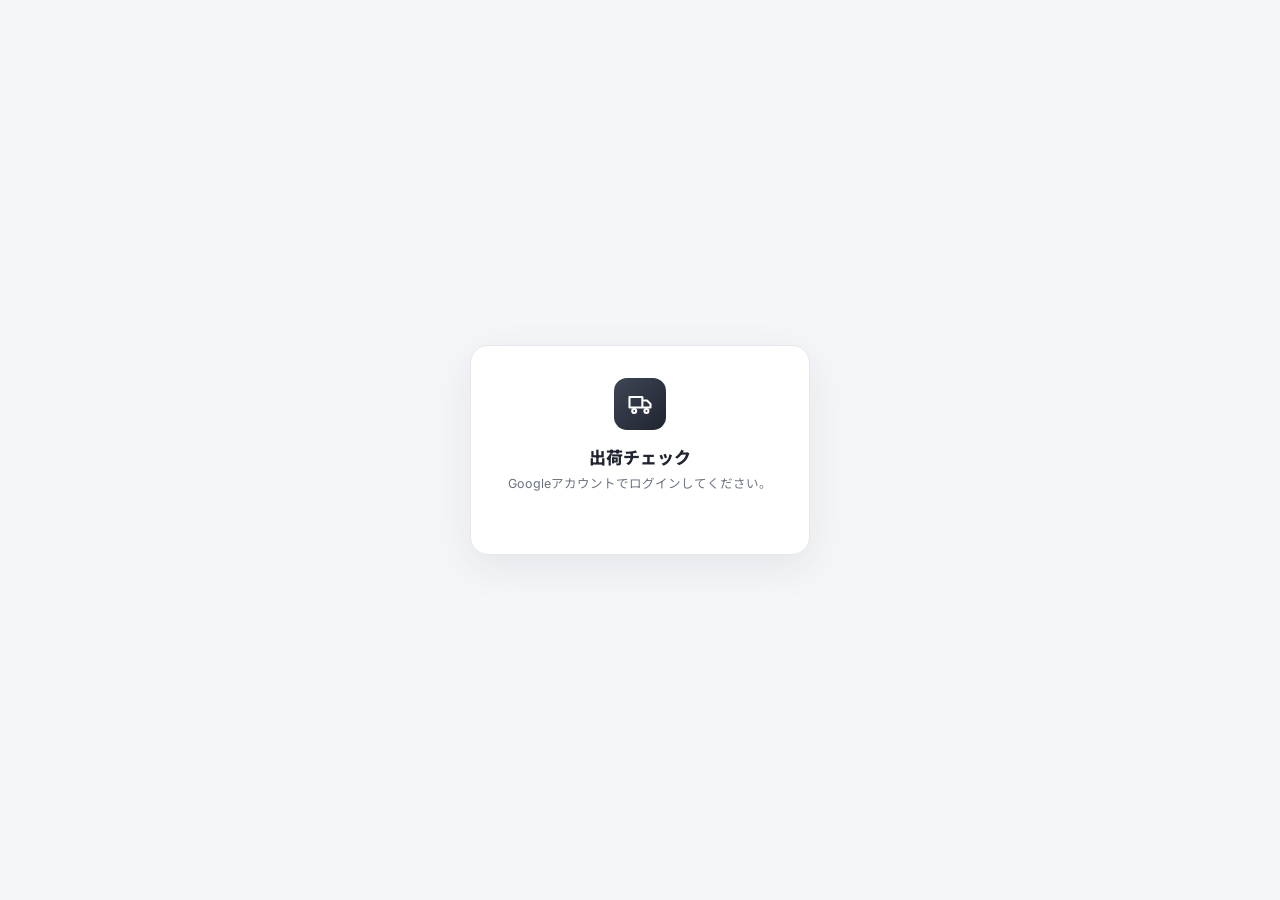
==== index.html @ 3b323744 "出荷チェック: GitHub Pages移行の土台をscaffold（demo_rentalテンプレ） - 認証は完成（共通モジュール auth.js 無改変・共通CLIENT_ID・共通キーでSSO" ====
<!DOCTYPE html>
<html lang="ja">
<head>
<meta charset="UTF-8">
<meta name="viewport" content="width=device-width, initial-scale=1">
<!-- ルーティングのベースパス自動判定（github.ioのサブパスとローカル / の両対応）。相対資産解決の要。 -->
<script>(function(){var b=location.hostname.indexOf('github.io')>=0?'/'+(location.pathname.split('/')[1]||'')+'/':'/';window.__BASE=b;document.write('<base href="'+b+'">');})();</script>
<title>出荷チェック</title>
<link rel="icon" href="favicon.svg" type="image/svg+xml">
<meta name="theme-color" content="#1f2430">
<link href="https://fonts.googleapis.com/css2?family=Inter:wght@400;500;600;700;800&family=Noto+Sans+JP:wght@400;500;700&display=swap" rel="stylesheet">
<link rel="stylesheet" href="styles.css">
<script src="https://accounts.google.com/gsi/client" async defer></script>
</head>
<body>

<!-- ログインゲート（組織のGoogleアカウント。共通の社員証でSSO） -->
<div id="login">
  <div class="login-card">
    <span class="mk"><svg viewBox="0 0 24 24" fill="none" stroke="#fff" stroke-width="1.8" stroke-linecap="round" stroke-linejoin="round" aria-hidden="true"><path d="M3 6h11v9H3zM14 9h4l3 3v3h-7z"/><circle cx="7" cy="18" r="1.7"/><circle cx="17.5" cy="18" r="1.7"/></svg></span>
    <p class="login-title">出荷チェック</p>
    <p class="login-note">Googleアカウントでログインしてください。</p>
    <div id="gbtn"></div>
    <div id="login-msg" class="login-msg"></div>
  </div>
</div>

<div class="loading" id="loading" style="display:none">読み込み中…</div>

<!-- アプリ本体（ログイン後に表示）。現行UIをここに移植 -->
<div id="app" style="display:none"></div>

<script src="config.js"></script>
<script src="app-core.js"></script>
<script src="auth.js"></script>
</body>
</html>
---- styles.css ----
/* 出荷チェック ベーススタイル（骨組み）。
   本体UIのスタイルは、現行 _legacy/Index.html の <style> を移植して追記する。 */
*{box-sizing:border-box}
:root{
  --ink:#1f2430; --muted:#6b7280; --line:#e6e8ee; --bg:#f5f6f8; --panel:#fff;
  --accent:#3f4654; --accent-strong:#1f2430;
}
html,body{margin:0}
body{font-family:'Inter','Noto Sans JP',system-ui,sans-serif; color:var(--ink); background:var(--bg); -webkit-font-smoothing:antialiased}

/* ログインゲート（モノトーン。demo_rental/portalと統一） */
#login{min-height:100vh; display:grid; place-items:center; padding:20px}
.login-card{background:var(--panel); border:1px solid var(--line); border-radius:18px; padding:32px 28px; width:340px; max-width:100%; text-align:center; box-shadow:0 12px 40px rgba(31,36,48,.08)}
.login-card .mk{width:52px; height:52px; margin:0 auto 14px; border-radius:13px; display:grid; place-items:center; background:linear-gradient(135deg,#3f4654,#1f2430)}
.login-card .mk svg{width:28px; height:28px; display:block}
.login-title{font-weight:800; font-size:17px; margin:0 0 4px}
.login-note{color:var(--muted); font-size:12.5px; margin:0 0 18px}
#gbtn{display:flex; justify-content:center}
.login-msg{margin-top:12px; font-size:12px; color:var(--muted)}
.login-msg.ng{color:#dc2626}
.loading{min-height:100vh; display:grid; place-items:center; color:var(--muted); font-size:13px}
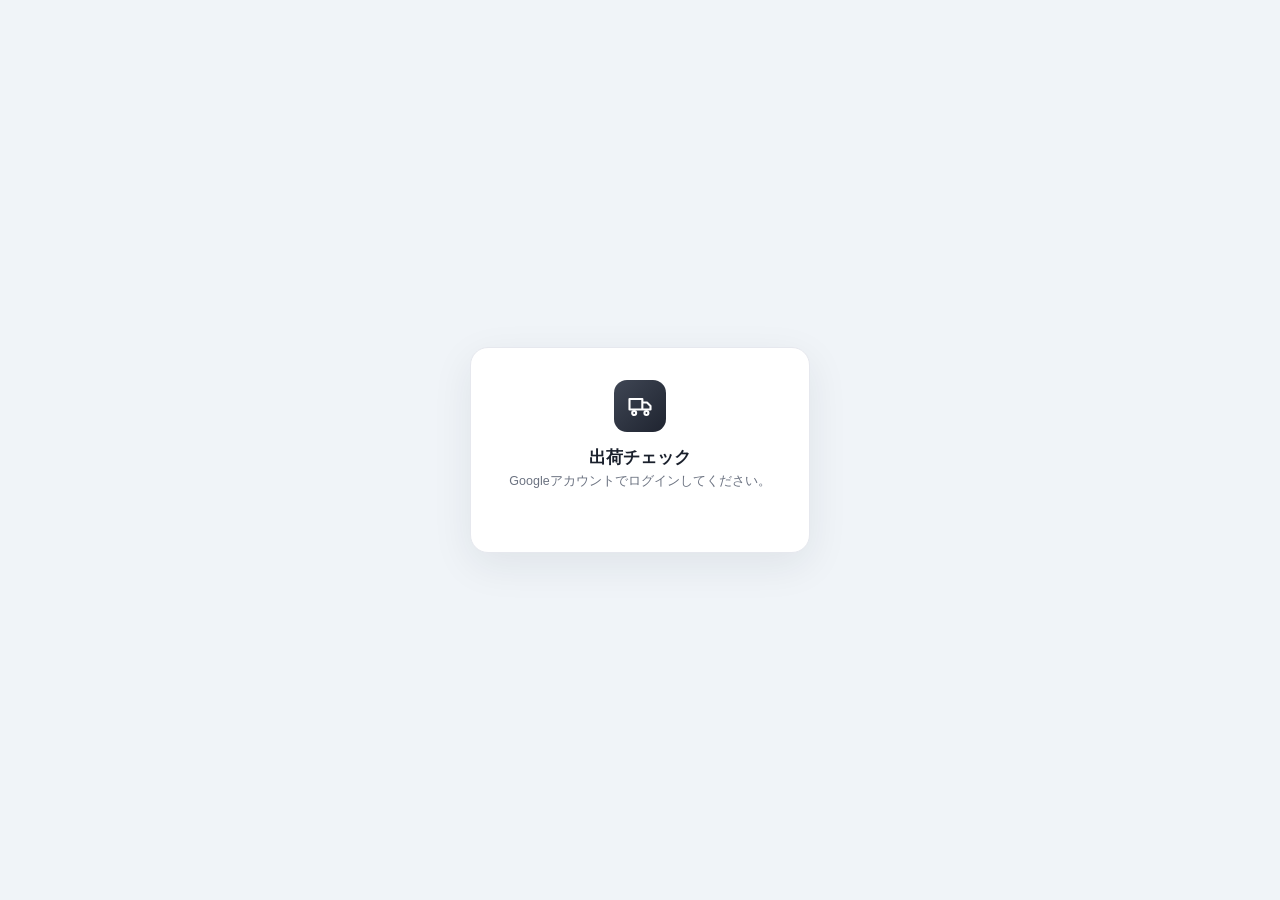
==== commit a1ad842d: "出荷チェック: 現行GAS(_legacy)をPages版SPAへ移植 - gas-api/Code.gs: 認証レイヤ(共通CLIENT_ID/verifyToken_/doPostルーター/API" ====
--- a/index.html
+++ b/index.html
@@ -7,7 +7,7 @@
 <script>(function(){var b=location.hostname.indexOf('github.io')>=0?'/'+(location.pathname.split('/')[1]||'')+'/':'/';window.__BASE=b;document.write('<base href="'+b+'">');})();</script>
 <title>出荷チェック</title>
 <link rel="icon" href="favicon.svg" type="image/svg+xml">
-<meta name="theme-color" content="#1f2430">
+<meta name="theme-color" content="#1a365d">
 <link href="https://fonts.googleapis.com/css2?family=Inter:wght@400;500;600;700;800&family=Noto+Sans+JP:wght@400;500;700&display=swap" rel="stylesheet">
 <link rel="stylesheet" href="styles.css">
 <script src="https://accounts.google.com/gsi/client" async defer></script>
@@ -27,8 +27,277 @@
 
 <div class="loading" id="loading" style="display:none">読み込み中…</div>
 
-<!-- アプリ本体（ログイン後に表示）。現行UIをここに移植 -->
-<div id="app" style="display:none"></div>
+<!-- アプリ本体（ログイン後に表示）。現行UIを移植 -->
+<div id="app" style="display:none">
+<div class="hdr">
+  <div class="hdr-title">📦出荷チェックリスト</div>
+  <div class="hdr-date" id="hdrDate"></div>
+  <div style="font-size:11px;opacity:.7;white-space:nowrap" id="hdrEmail"></div>
+</div>
+<div class="toast-wrap" id="toastWrap"></div>
+
+<!-- ② NO_YAYOI修正モーダル -->
+<div class="modal-bg" id="modalNoYayoi">
+  <div class="modal modal-wide">
+    <div class="modal-title">📦 送り状データの処理</div>
+    <p style="font-size:12px;color:var(--sub);margin-bottom:4px" id="noYayoiDesc"></p>
+
+    <div class="tab2-bar">
+      <button class="tab2-btn active" onclick="switchModal2Tab('slip',this)">📋 弥生伝票を紐付け</button>
+      <button class="tab2-btn" onclick="switchModal2Tab('demo',this)">🔧 デモ機 / その他</button>
+    </div>
+
+    <!-- 伝票紐付けタブ -->
+    <div id="modal2-slip" class="tab2-pane active">
+      <p style="font-size:12px;color:var(--sub);margin-bottom:8px">スルー候補の伝票番号を選択して紐付けます。</p>
+      <div class="inp-item">
+        <label>伝票番号を選択</label>
+        <select id="slipSelectDD" class="select-slip">
+          <option value="">読み込み中…</option>
+        </select>
+      </div>
+      <div id="slipPreview" style="display:none;margin-top:10px;padding:10px;background:#f7fafc;border-radius:6px;font-size:12px;line-height:1.7"></div>
+    </div>
+
+    <!-- デモ機/その他タブ -->
+    <div id="modal2-demo" class="tab2-pane">
+      <div class="inp-grid">
+        <div class="inp-item">
+          <label>依頼先（社内）</label>
+          <input type="text" id="demoRequester" placeholder="例：小林 賢輔">
+        </div>
+        <div class="inp-item">
+          <label>内容（何を）</label>
+          <textarea id="demoDescription" placeholder="例：ピンシーカープロXM デモ機 貸出"></textarea>
+        </div>
+      </div>
+    </div>
+
+    <div id="noYayoiLoading" class="modal-loading"><div class="spin"></div><span id="noYayoiLoadingMsg">処理中…</span></div>
+    <div class="modal-actions" id="noYayoiActions">
+      <button class="btn btn-ghost" onclick="closeModal('modalNoYayoi')">キャンセル</button>
+      <button class="btn btn-primary" onclick="submitNoYayoi()">完了</button>
+    </div>
+  </div>
+</div>
+
+<!-- 同梱確認モーダル -->
+<div class="modal-bg" id="modalBundled">
+  <div class="modal">
+    <div class="modal-title" style="display:flex;align-items:center;justify-content:space-between">
+      <span>📦 同梱あり — 一緒に完了しますか？</span>
+      <button onclick="cancelBundledModal()" style="background:none;border:none;font-size:18px;cursor:pointer;color:var(--sub);line-height:1;padding:0 2px" title="キャンセル">×</button>
+    </div>
+    <p style="color:#4a5568;line-height:1.6;font-size:13px">同じ送り状番号の伝票が他にもあります。<br>まとめて完了にしますか？</p>
+    <div id="bundledList" style="margin:12px 0;display:flex;flex-direction:column;gap:6px"></div>
+    <div id="bundledLoading" class="modal-loading"><div class="spin"></div><span>処理中…</span></div>
+    <div class="modal-actions" id="bundledActions">
+      <button class="btn btn-ghost" onclick="closeBundledModal(false)">この件だけ完了</button>
+      <button class="btn btn-success" onclick="closeBundledModal(true)">✅ まとめて完了</button>
+    </div>
+  </div>
+</div>
+
+<!-- 未完了警告モーダル（本日完了ボタン押下時のサーバー側二重チェック） -->
+<div class="modal-bg" id="modalIncompleteWarn">
+  <div class="modal">
+    <div class="modal-title">⚠️ 未完了のレコードがあります</div>
+    <p style="color:#4a5568;line-height:1.6;font-size:13px">未完了のレコードがあります。<br>ブラウザを更新して確認してください。</p>
+    <div id="incompleteWarnLoading" class="modal-loading"><div class="spin"></div><span>確認中…</span></div>
+    <div class="modal-actions" id="incompleteWarnActions">
+      <button class="btn btn-ghost" onclick="closeModal('modalIncompleteWarn')">閉じる</button>
+      <button class="btn btn-primary" onclick="location.reload()">更新</button>
+    </div>
+  </div>
+</div>
+
+<!-- 完了モーダル -->
+<div class="modal-bg" id="modalCompletion">
+  <div class="modal">
+    <div class="modal-title">✅ 本日の作業完了</div>
+    <p style="color:#4a5568;line-height:1.6;font-size:13px">全件チェック完了です。<br>報告メールを <strong>sales@hanshinco.com</strong> に送信します。</p>
+    <div style="margin-top:12px">
+      <label style="font-size:11px;color:var(--sub);font-weight:600">完了者名</label>
+      <input id="inpChecker" class="modal-inp" type="text" placeholder="例：上田 夏穂">
+    </div>
+    <div id="completionLoading" class="modal-loading"><div class="spin"></div><span>メール送信中…</span></div>
+    <div class="modal-actions" id="completionActions">
+      <button class="btn btn-ghost" onclick="closeModal('modalCompletion')">キャンセル</button>
+      <button class="btn btn-success" onclick="sendCompletion()">📧 送信する</button>
+    </div>
+  </div>
+</div>
+
+<!-- 削除モーダル -->
+<div class="modal-bg" id="modalDeleteSelected">
+  <div class="modal">
+    <div class="modal-title">🗑️ 選択した件を削除</div>
+    <p id="delSelDesc" style="color:#4a5568;line-height:1.6;font-size:13px"></p>
+    <div style="margin-top:12px">
+      <label style="font-size:11px;color:var(--sub);font-weight:600">管理者メールアドレス</label>
+      <input id="inpAdminSel" class="modal-inp" type="email" placeholder="自分のメールアドレスを入力">
+    </div>
+    <div id="delLoading" class="modal-loading"><div class="spin"></div><span>削除中…しばらくお待ちください</span></div>
+    <div class="modal-actions" id="delModalActions">
+      <button class="btn btn-ghost" onclick="closeModal('modalDeleteSelected')">キャンセル</button>
+      <button class="btn btn-danger" id="btnDelExecModal" onclick="execDeleteSelected()">削除実行</button>
+    </div>
+  </div>
+</div>
+
+<div class="main">
+  <div class="tabs">
+    <button class="tab-btn active" onclick="switchTab('list',this)">📋 チェックリスト</button>
+    <button class="tab-btn" id="tabBtnSkip" onclick="switchTab('skip',this)" style="display:none">⚠️ スルー候補<span class="skip-count-badge" id="skipBadge" style="display:none">0</span></button>
+    <button class="tab-btn" id="tabBtnImport" onclick="switchTab('import',this)" style="display:none">📥 インポート</button>
+  </div>
+
+  <!-- ===== チェックリスト ===== -->
+  <div id="tab-list" class="tab-pane active">
+    <div class="card">
+      <div class="form-row" style="margin-bottom:10px">
+        <div class="fg">
+          <label>日付</label>
+          <select id="dateSelect" onchange="loadChecklist()">
+            <option value="">-- 選択 --</option>
+          </select>
+        </div>
+        <button class="btn btn-primary" id="btnRefresh" onclick="refreshCheckStatus()">🔄 チェック更新</button>
+        <button class="btn btn-ghost" id="btnReload" onclick="loadChecklist()" title="リストを全件再取得">↺ 全件再取得</button>
+        <button class="btn btn-success" id="btnComplete" onclick="checkBeforeComplete()" disabled>✅ 本日完了</button>
+        <button class="btn btn-ghost-d" id="btnDelMode" onclick="toggleDelMode()" style="display:none">🗑️ 削除モード</button>
+        <button class="btn btn-ghost" onclick="window.print()" id="btnPrint" style="margin-left:auto">🖨️</button>
+      </div>
+      <div id="summaryWrap" style="display:none">
+        <div class="sum-grid">
+          <div class="sum-item"><div class="sum-n" id="sTotal">0</div><div class="sum-l">総口数</div></div>
+          <div class="sum-item"><div class="sum-n" id="sDone" style="color:var(--success)">0</div><div class="sum-l">完了口数</div></div>
+          <!-- <div class="sum-item"><div class="sum-n" id="sSales">0</div><div class="sum-l">弥生</div></div> -->
+          <!-- <div class="sum-item"><div class="sum-n" id="sDemo" style="color:var(--warn)">0</div><div class="sum-l">デモ機/その他</div></div> -->
+          <!-- <div class="sum-item"><div class="sum-n" id="sWarn" style="color:var(--danger)">0</div><div class="sum-l">要確認</div></div> -->
+          <div id="sSales" style="display:none"></div>
+          <div id="sDemo" style="display:none"></div>
+          <div id="sWarn" style="display:none"></div>
+        </div>
+        <div style="display:grid;grid-template-columns:1fr 1fr;gap:8px;margin-bottom:8px">
+          <div style="background:var(--bg);border-radius:var(--r);padding:10px;border:1px solid var(--border);font-size:12px">
+            <div style="font-weight:700;color:var(--danger);margin-bottom:4px">🚚 ヤマト</div>
+            <div style="display:none">件数(弥生伝票数): <strong id="sYamatoCount">0</strong>件</div>
+            <div>個口(箱数): <strong id="sYamatoBox">0</strong>口</div>
+          </div>
+          <div style="background:var(--bg);border-radius:var(--r);padding:10px;border:1px solid var(--border);font-size:12px">
+            <div style="font-weight:700;color:var(--success);margin-bottom:4px">🚚 佐川</div>
+            <div style="display:none">件数(弥生伝票数): <strong id="sSagawaCount">0</strong>件</div>
+            <div>個口(箱数): <strong id="sSagawaBox">0</strong>口</div>
+          </div>
+        </div>
+        <div class="prog-wrap">
+          <div class="prog-meta"><span>進捗</span><span id="progText">0 / 0</span></div>
+          <div class="prog-bar"><div class="prog-fill" id="progFill" style="width:0%"></div></div>
+        </div>
+      </div>
+    </div>
+
+    <div class="filter-bar" id="filterBar" style="display:none">
+      <button class="fil active" onclick="setFilter('ALL',this)">すべて</button>
+      <button class="fil" onclick="setFilter('SALES',this)">弥生</button>
+      <button class="fil" onclick="setFilter('DEMO',this)">デモ機/その他</button>
+      <button class="fil" onclick="setFilter('JISSHA',this)">持参/引取</button>
+      <button class="fil" onclick="setFilter('WARN',this)">⚠️ 要確認</button>
+      <button class="fil" onclick="setFilter('UNDONE',this)">未完了</button>
+    </div>
+
+    <div class="del-bar" id="delBar">
+      <div class="del-bar-label">🗑️ 削除モード｜<span id="delCount">0</span>件選択中</div>
+      <button class="btn btn-ghost btn-sm" onclick="selectAllVisible()">すべて選択</button>
+      <button class="btn btn-ghost btn-sm" onclick="deselectAll()">選択解除</button>
+      <button class="btn btn-danger btn-sm" id="btnDelExec" onclick="confirmDeleteSelected()" disabled>選択した件を削除</button>
+      <button class="btn btn-ghost btn-sm" onclick="toggleDelMode()">キャンセル</button>
+    </div>
+
+    <div class="cl-list" id="clList"></div>
+    <div class="loading" id="listLoading" style="margin-top:20px"><div class="spin"></div><span>読み込み中…</span></div>
+    <div class="empty" id="emptyMsg"><div class="icon">📋</div><div>日付を選択してデータを読み込んでください</div></div>
+  </div>
+
+  <!-- ===== スルー候補 ===== -->
+  <div id="tab-skip" class="tab-pane">
+    <div class="card" style="background:#fffbeb;border:1px solid #f6e05e">
+      <div style="font-weight:700;font-size:14px;margin-bottom:6px">⚠️ スルー候補とは</div>
+      <p style="font-size:12px;color:#744210;line-height:1.7">
+        弥生に伝票はあるが、送り状番号も持参/引取の記載もない伝票です。<br>
+        <strong>送り状番号を手入力して紐付け</strong>するか、<strong>「リストに追加しない」</strong>で除外できます。<br>
+        ※ 新商品大量発注など、後で送り状番号が確定する場合はここで一括処理できます。
+      </p>
+    </div>
+
+    <div class="form-row" style="margin-bottom:12px">
+      <div class="fg">
+        <label>日付</label>
+        <select id="skipDateSelect" onchange="loadSkipCandidates()">
+          <option value="">-- 選択 --</option>
+        </select>
+      </div>
+      <button class="btn btn-primary" onclick="loadSkipCandidates()">🔄 読込</button>
+    </div>
+
+    <div id="skipBulkBar" style="display:none;align-items:center;gap:10px;padding:10px 14px;background:#fffbeb;border:1px solid #f6e05e;border-radius:var(--r);margin-bottom:10px;flex-wrap:wrap">
+      <div style="font-weight:700;color:var(--warn);flex:1">⚠️ 一括操作｜<span id="skipSelCount">0</span>件選択中</div>
+      <button class="btn btn-ghost btn-sm" onclick="skipSelectAll()">すべて選択</button>
+      <button class="btn btn-ghost btn-sm" onclick="skipDeselectAll()">選択解除</button>
+      <button class="btn btn-ghost btn-sm" style="color:var(--sub);border-color:var(--sub)" onclick="skipBulkExclude()" id="btnSkipBulkExclude" disabled>✕ 選択をリストに追加しない</button>
+    </div>
+    <div id="skipList"></div>
+    <div class="loading" id="skipLoading" style="margin-top:20px"><div class="spin"></div><span>読み込み中…</span></div>
+    <div class="empty" id="skipEmpty"><div class="icon">✅</div><div>スルー候補はありません</div></div>
+  </div>
+
+  <!-- ===== インポート ===== -->
+  <div id="tab-import" class="tab-pane">
+    <div class="card">
+      <div style="display:flex;align-items:center;justify-content:space-between;margin-bottom:4px">
+        <div style="font-weight:700;font-size:14px">📥 ファイルインポート</div>
+        <button class="btn btn-ghost btn-sm" onclick="resetImport()">🔄 リセット</button>
+      </div>
+      <p style="color:var(--sub);font-size:12px;margin-bottom:16px">同じ伝票番号・送り状番号は重複登録されません。1日に複数回インポート可能です。</p>
+      <div style="display:grid;gap:12px">
+        <div>
+          <div style="font-weight:700;font-size:12px;margin-bottom:6px">① 弥生販売 xlsx <span style="color:#c53030">*</span></div>
+          <div class="file-zone" onclick="document.getElementById('fYayoi').click()"
+            ondrop="onDrop(event,'yayoi')" ondragover="event.preventDefault();this.classList.add('drag')" ondragleave="this.classList.remove('drag')">
+            <input type="file" id="fYayoi" accept=".xlsx,.xls" onchange="onFile(this,'yayoi')">
+            📄 クリックまたはドラッグ＆ドロップ
+            <div class="file-name" id="fnYayoi"></div>
+          </div>
+        </div>
+        <div>
+          <div style="font-weight:700;font-size:12px;margin-bottom:6px">② ヤマト CSV <span style="color:#c53030">*</span></div>
+          <div class="file-zone" onclick="document.getElementById('fYamato').click()"
+            ondrop="onDrop(event,'yamato')" ondragover="event.preventDefault();this.classList.add('drag')" ondragleave="this.classList.remove('drag')">
+            <input type="file" id="fYamato" accept=".csv" onchange="onFile(this,'yamato')">
+            📄 クリックまたはドラッグ＆ドロップ
+            <div class="file-name" id="fnYamato"></div>
+          </div>
+        </div>
+        <div>
+          <div style="font-weight:700;font-size:12px;margin-bottom:6px">③ 佐川 CSV <span style="color:#c53030">*</span></div>
+          <div class="file-zone" onclick="document.getElementById('fSagawa').click()"
+            ondrop="onDrop(event,'sagawa')" ondragover="event.preventDefault();this.classList.add('drag')" ondragleave="this.classList.remove('drag')">
+            <input type="file" id="fSagawa" accept=".csv" onchange="onFile(this,'sagawa')">
+            📄 クリックまたはドラッグ＆ドロップ
+            <div class="file-name" id="fnSagawa"></div>
+          </div>
+        </div>
+      </div>
+      <div style="margin-top:16px;display:flex;gap:10px;align-items:center">
+        <button class="btn btn-primary" id="btnImport" onclick="doImport()">⚙️ インポート実行</button>
+        <div class="loading" id="importLoading"><div class="spin"></div><span id="importMsg">処理中…</span></div>
+      </div>
+      <div id="importResult" style="display:none;margin-top:14px;padding:14px;background:#f0fff4;border:1px solid #9ae6b4;border-radius:var(--r);font-size:13px;line-height:1.9"></div>
+    </div>
+  </div>
+</div>
+</div>
 
 <script src="config.js"></script>
 <script src="app-core.js"></script>
--- a/styles.css
+++ b/styles.css
@@ -18,4 +18,841 @@
 #gbtn{display:flex; justify-content:center}
 .login-msg{margin-top:12px; font-size:12px; color:var(--muted)}
 .login-msg.ng{color:#dc2626}
-.loading{min-height:100vh; display:grid; place-items:center; color:var(--muted); font-size:13px}
+/* ログイン後〜boot() までのフルスクリーン読み込み表示。id選択子で下の .loading{display:none}（現行アプリのスピナー用）に勝たせる。 */
+#loading{min-height:100vh; display:grid; place-items:center; color:var(--muted); font-size:13px}
+
+/* ===================================================================
+   ここから下：現行 _legacy/Index.html の <style> を移植（アプリ本体スタイル）
+   =================================================================== */
+*, *::before, *::after { box-sizing: border-box; margin: 0; padding: 0; }
+:root {
+  --bg:#f0f4f8; --surface:#fff; --border:#e2e8f0; --text:#1a202c; --sub:#718096;
+  --primary:#2b6cb0; --primaryh:#2c5282; --success:#38a169; --warn:#d69e2e;
+  --danger:#c53030; --purple:#6b46c1; --r:8px;
+}
+body { font-family:'Hiragino Sans','Meiryo',sans-serif; background:var(--bg); color:var(--text); font-size:13px; }
+
+.hdr { background:#1a365d; color:#fff; padding:12px 20px; display:flex; align-items:center; gap:12px; position:sticky; top:0; z-index:100; box-shadow:0 2px 8px rgba(0,0,0,.3); }
+.hdr-title { font-size:16px; font-weight:700; flex:1; }
+.hdr-date  { font-size:12px; opacity:.75; }
+.main { max-width:980px; margin:0 auto; padding:16px; }
+
+.tabs { display:flex; border-bottom:2px solid var(--border); margin-bottom:16px; gap:2px; }
+.tab-btn { padding:8px 16px; background:none; border:none; border-bottom:3px solid transparent; margin-bottom:-2px; cursor:pointer; font:600 13px inherit; color:var(--sub); transition:.15s; }
+.tab-btn.active { color:var(--primary); border-bottom-color:var(--primary); }
+.tab-pane { display:none; }
+.tab-pane.active { display:block; }
+
+.card { background:var(--surface); border-radius:var(--r); padding:16px; margin-bottom:14px; box-shadow:0 1px 4px rgba(0,0,0,.07); }
+
+.btn { display:inline-flex; align-items:center; gap:6px; padding:8px 16px; border-radius:6px; border:none; cursor:pointer; font:600 13px inherit; transition:.15s; white-space:nowrap; }
+.btn:disabled { opacity:.45; cursor:not-allowed; }
+.btn-primary { background:var(--primary); color:#fff; }
+.btn-primary:hover:not(:disabled) { background:var(--primaryh); }
+.btn-success { background:var(--success); color:#fff; }
+.btn-success:hover:not(:disabled) { background:#276749; }
+.btn-danger  { background:var(--danger); color:#fff; }
+.btn-danger:hover:not(:disabled)  { background:#9b2c2c; }
+.btn-warn    { background:var(--warn); color:#fff; }
+.btn-warn:hover:not(:disabled)    { background:#b7791f; }
+.btn-ghost   { background:#fff; color:var(--primary); border:1px solid var(--primary); }
+.btn-ghost:hover:not(:disabled)   { background:#ebf8ff; }
+.btn-ghost-d { background:#fff; color:var(--danger); border:1px solid var(--danger); }
+.btn-ghost-d:hover:not(:disabled) { background:#fff5f5; }
+.btn-sm { padding:5px 12px; font-size:12px; }
+.btn-lg { padding:12px 24px; font-size:14px; }
+
+.fg { display:flex; flex-direction:column; gap:4px; }
+.fg label { font-size:11px; color:var(--sub); font-weight:600; }
+.fg select,.fg input { padding:7px 10px; border:1px solid var(--border); border-radius:6px; font:13px inherit; background:#fff; }
+.form-row { display:flex; gap:10px; align-items:flex-end; flex-wrap:wrap; }
+
+.sum-grid { display:grid; grid-template-columns:repeat(auto-fit,minmax(90px,1fr)); gap:8px; margin:12px 0; }
+.sum-item { background:var(--bg); border-radius:var(--r); padding:10px; text-align:center; border:1px solid var(--border); }
+.sum-n { font-size:24px; font-weight:700; color:var(--primary); line-height:1; }
+.sum-l { font-size:10px; color:var(--sub); margin-top:3px; }
+.prog-wrap { margin:8px 0 2px; }
+.prog-meta { display:flex; justify-content:space-between; font-size:11px; color:var(--sub); margin-bottom:3px; }
+.prog-bar  { height:7px; background:var(--border); border-radius:4px; overflow:hidden; }
+.prog-fill { height:100%; background:var(--success); border-radius:4px; transition:width .4s; }
+
+.filter-bar { display:flex; gap:6px; flex-wrap:wrap; align-items:center; margin-bottom:10px; }
+.fil { padding:4px 12px; border-radius:12px; border:1px solid var(--border); background:#fff; cursor:pointer; font:12px inherit; transition:.15s; }
+.fil.active { border-color:var(--primary); background:var(--primary); color:#fff; }
+.search { padding:6px 12px; border:1px solid var(--border); border-radius:20px; font:12px inherit; width:180px; }
+
+/* 削除モードバー */
+.del-bar { display:none; align-items:center; gap:10px; padding:10px 14px; background:#fff5f5; border:1px solid #feb2b2; border-radius:var(--r); margin-bottom:10px; flex-wrap:wrap; }
+.del-bar.show { display:flex; }
+.del-bar-label { font-weight:700; color:var(--danger); flex:1; }
+
+/* チェックリスト カード */
+.cl-list { display:flex; flex-direction:column; gap:6px; }
+.cl-item { background:#fff; border-radius:var(--r); border:1px solid var(--border); overflow:hidden; transition:box-shadow .15s; }
+.cl-item:hover { box-shadow:0 2px 8px rgba(0,0,0,.1); }
+.cl-item.done  { border-left:4px solid var(--success); background:#f0fff4; }
+.cl-item.warn  { border-left:4px solid var(--warn); }
+.cl-item.alert { border-left:4px solid var(--danger); }
+.cl-item.del-selected { border-color:var(--danger) !important; background:#fff5f5 !important; border-left-width:1px !important; }
+
+.cl-summary { display:grid; grid-template-columns:80px 1fr auto auto auto; align-items:center; gap:10px; padding:10px 14px; cursor:pointer; user-select:none; }
+body.del-mode .cl-summary { grid-template-columns:32px 80px 1fr auto auto auto; cursor:default; }
+body.del-mode .cl-dest-wrap { cursor:pointer; }
+.cl-chk-cell { display:none; align-items:center; justify-content:center; }
+body.del-mode .cl-chk-cell { display:flex; }
+.del-chk { width:18px; height:18px; cursor:pointer; accent-color:var(--danger); }
+.cl-slip   { font-size:14px; color:var(--sub); font-family:monospace; }
+.cl-dest   { font-weight:700; font-size:13px; overflow:hidden; text-overflow:ellipsis; white-space:nowrap; }
+.cl-carrier { font-size:12px; font-weight:700; white-space:nowrap; }
+.cl-count  { font-size:12px; color:var(--sub); white-space:nowrap; }
+.cl-chevron { font-size:16px; color:var(--sub); transition:transform .2s; }
+.cl-item.open .cl-chevron { transform:rotate(180deg); }
+body.del-mode .cl-chevron { display:none; }
+
+.cl-detail { display:none; border-top:1px solid var(--border); padding:12px 14px 14px; background:#fafbfc; }
+.cl-item.open .cl-detail { display:block; }
+body.del-mode .cl-item.open .cl-detail { display:none; }
+.detail-grid { display:grid; grid-template-columns:1fr 1fr; gap:8px 20px; margin-bottom:12px; }
+.dg-item label { font-size:10px; color:var(--sub); font-weight:600; display:block; margin-bottom:2px; }
+.dg-item span  { font-size:13px; }
+.item-table { width:100%; border-collapse:collapse; font-size:12px; margin-bottom:12px; }
+.item-table th { background:#edf2f7; padding:5px 8px; text-align:left; font-weight:600; font-size:11px; }
+.item-table td { padding:5px 8px; border-bottom:1px solid #e2e8f0; }
+.cl-actions { display:flex; gap:8px; justify-content:flex-end; flex-wrap:wrap; }
+
+/* 手動紐付けエリア（インライン） */
+.manual-link { background:#fffbeb; border:1px solid #f6e05e; border-radius:6px; padding:10px 12px; margin-top:8px; display:flex; gap:8px; align-items:center; flex-wrap:wrap; }
+.manual-link label { font-size:11px; color:var(--warn); font-weight:700; }
+.manual-link input { padding:6px 10px; border:1px solid #f6e05e; border-radius:6px; font:13px inherit; flex:1; min-width:160px; }
+
+/* スルー候補 */
+.skip-item { background:#fff; border-radius:var(--r); border:1px solid var(--border); border-left:4px solid var(--sub); margin-bottom:6px; overflow:hidden; }
+.skip-item.excluded { opacity:.45; }
+.skip-item.skip-selected { border-color:var(--warn) !important; background:#fffbeb !important; border-left-color:var(--warn) !important; }
+.skip-summary { display:grid; grid-template-columns:32px 80px 1fr auto; gap:10px; padding:10px 14px; cursor:pointer; align-items:center; }
+.skip-chk { width:18px; height:18px; cursor:pointer; accent-color:var(--warn); flex-shrink:0; }
+.skip-detail  { display:none; border-top:1px solid var(--border); padding:12px 14px; background:#fafbfc; }
+.skip-item.open .skip-detail { display:block; }
+.skip-item.open .skip-chevron { transform:rotate(180deg); }
+.skip-chevron { font-size:16px; color:var(--sub); transition:transform .2s; }
+.skip-actions { display:flex; gap:8px; margin-top:10px; flex-wrap:wrap; }
+.skip-inp { padding:6px 10px; border:1px solid var(--border); border-radius:6px; font:13px inherit; flex:1; min-width:160px; }
+
+/* バッジ */
+.tag { display:inline-block; padding:2px 8px; border-radius:10px; font-size:10px; font-weight:700; }
+.tag-sales   { background:#ebf8ff; color:var(--primary); }
+.tag-catalog { background:#faf5ff; color:var(--purple); }
+.tag-demo    { background:#fffbeb; color:var(--warn); }
+.tag-other   { background:#f7fafc; color:var(--sub); }
+.stbadge     { display:inline-block; padding:2px 8px; border-radius:10px; font-size:10px; font-weight:700; }
+.st-ok       { background:#c6f6d5; color:#276749; }
+.st-manual   { background:#fefcbf; color:#744210; }
+.st-jissha   { background:#bee3f8; color:#2b6cb0; }
+.st-noship   { background:#fefcbf; color:#744210; }
+.st-noyayoi  { background:#fed7d7; color:#c53030; }
+.st-notfound { background:#fed7d7; color:#c53030; }
+.st-unmatched{ background:#fefcbf; color:#744210; }
+.carrier-y   { color:var(--danger); }
+.carrier-s   { color:var(--success); }
+.carrier-j   { color:var(--primary); }
+
+/* ファイルゾーン */
+.file-zone { border:2px dashed var(--border); border-radius:var(--r); padding:16px; text-align:center; cursor:pointer; transition:.15s; background:#f7fafc; }
+.file-zone:hover,.file-zone.drag { border-color:var(--primary); background:#ebf8ff; }
+.file-zone input { display:none; }
+.file-name { font-size:12px; color:var(--success); margin-top:4px; font-weight:600; }
+
+.loading { display:none; align-items:center; gap:10px; color:var(--sub); }
+.loading.show { display:flex; }
+.spin { width:18px; height:18px; border:2px solid var(--border); border-top-color:var(--primary); border-radius:50%; animation:spin .8s linear infinite; flex-shrink:0; }
+@keyframes spin { to { transform:rotate(360deg); } }
+
+.toast-wrap { position:fixed; top:66px; right:16px; z-index:999; display:flex; flex-direction:column; gap:6px; }
+.toast { padding:10px 16px; border-radius:var(--r); font:600 13px inherit; color:#fff; box-shadow:0 4px 12px rgba(0,0,0,.15); animation:slideIn .25s; max-width:300px; }
+.toast-ok  { background:var(--success); }
+.toast-err { background:var(--danger); }
+.toast-info{ background:var(--primary); }
+@keyframes slideIn { from{opacity:0;transform:translateX(16px)} to{opacity:1;transform:translateX(0)} }
+
+.modal-bg { display:none; position:fixed; inset:0; background:rgba(0,0,0,.5); z-index:200; align-items:center; justify-content:center; }
+.modal-bg.show { display:flex; }
+.modal { background:#fff; border-radius:10px; padding:24px; max-width:440px; width:92%; box-shadow:0 20px 60px rgba(0,0,0,.25); }
+.modal-title { font-size:15px; font-weight:700; margin-bottom:14px; }
+.modal-actions { display:flex; gap:10px; justify-content:flex-end; margin-top:18px; }
+.modal-inp { width:100%; padding:8px 10px; border:1px solid var(--border); border-radius:6px; font:13px inherit; margin-top:5px; }
+.modal-loading { display:none; align-items:center; gap:10px; margin-top:14px; color:var(--sub); }
+
+.empty { text-align:center; padding:48px 20px; color:var(--sub); }
+.empty .icon { font-size:40px; margin-bottom:10px; }
+.skip-count-badge { display:inline-block; background:var(--warn); color:#fff; border-radius:10px; padding:1px 8px; font-size:11px; font-weight:700; margin-left:6px; }
+
+/* サマリ行インラインボタン（①） */
+.cl-inline-btns { display:flex; gap:6px; align-items:center; margin-top:4px; flex-wrap:wrap; }
+.btn-jissha { background:#ebf8ff; color:#2b6cb0; border:1px solid #bee3f8; padding:3px 10px; border-radius:10px; font:600 11px inherit; cursor:pointer; }
+.btn-jissha:hover { background:#bee3f8; }
+.btn-del-row { background:#fff5f5; color:var(--danger); border:1px solid #feb2b2; padding:3px 10px; border-radius:10px; font:600 11px inherit; cursor:pointer; }
+.btn-del-row:hover { background:#fed7d7; }
+
+/* ②モーダル */
+.modal-wide { max-width:520px; }
+.select-slip { width:100%; padding:8px 10px; border:1px solid var(--border); border-radius:6px; font:13px inherit; margin-top:5px; background:#fff; }
+.tab2-bar { display:flex; border-bottom:1px solid var(--border); margin:12px 0 14px; }
+.tab2-btn { padding:7px 16px; background:none; border:none; border-bottom:3px solid transparent; margin-bottom:-1px; cursor:pointer; font:600 12px inherit; color:var(--sub); }
+.tab2-btn.active { color:var(--primary); border-bottom-color:var(--primary); }
+.tab2-pane { display:none; }
+.tab2-pane.active { display:block; }
+.inp-grid { display:grid; gap:10px; margin-bottom:4px; }
+.inp-item label { font-size:11px; color:var(--sub); font-weight:600; display:block; margin-bottom:3px; }
+.inp-item input, .inp-item textarea { width:100%; padding:8px 10px; border:1px solid var(--border); border-radius:6px; font:13px inherit; }
+.inp-item textarea { resize:vertical; min-height:60px; }
+
+@media(max-width:980px){
+  body { font-size:15px; }
+  .hdr { padding:10px 12px; gap:8px; flex-wrap:wrap; }
+  .hdr-title { font-size:17px; min-width:190px; }
+  .hdr-date { font-size:12px; }
+  #hdrEmail { display:none; }
+  .main { padding:10px; }
+  .tabs { gap:0; margin:0 -10px 12px; padding:0 10px; overflow-x:auto; background:var(--bg); }
+  .tab-btn { flex:1 0 auto; padding:12px 14px; font-size:14px; }
+  .card { padding:12px; margin-bottom:10px; }
+  .form-row { display:grid; grid-template-columns:1fr 1fr; gap:8px; align-items:stretch; }
+  .form-row .fg { grid-column:1 / -1; }
+  .form-row .btn { justify-content:center; min-height:44px; padding:10px 12px; font-size:14px; }
+  #btnComplete, #btnDelMode { grid-column:1 / -1; }
+  #btnPrint { margin-left:0 !important; }
+  .sum-grid { grid-template-columns:repeat(5,minmax(0,1fr)); gap:6px; }
+  .sum-item { padding:8px 4px; }
+  .sum-n { font-size:24px; }
+  .sum-l { font-size:11px; }
+  #summaryWrap > div[style*="grid-template-columns:1fr 1fr"] { grid-template-columns:1fr !important; }
+  .filter-bar { margin:0 -10px 10px; padding:0 10px 2px; flex-wrap:nowrap; overflow-x:auto; }
+  .fil { flex:0 0 auto; padding:8px 14px; font-size:13px; }
+  .search { width:100%; }
+
+  .cl-list { gap:8px; }
+  .cl-summary { grid-template-columns:1fr auto; gap:8px 10px; padding:14px; align-items:start; }
+  body.del-mode .cl-summary { grid-template-columns:32px 1fr; }
+  body.del-mode .cl-chk-cell { grid-column:1; grid-row:1 / span 3; align-self:start; padding-top:2px; }
+  .cl-slip { display:block; grid-column:1; grid-row:1; font-size:13px; line-height:1.4; }
+  .cl-dest-wrap { grid-column:1 / -1; grid-row:2; min-width:0; }
+  body.del-mode .cl-slip, body.del-mode .cl-dest-wrap { grid-column:2; }
+  .cl-dest { white-space:normal; overflow:visible; text-overflow:clip; line-height:1.45; font-size:18px; }
+  .cl-carrier { grid-column:1; grid-row:3; font-size:14px; }
+  .cl-count { display:block; grid-column:2; grid-row:3; justify-self:end; font-size:14px; }
+  .cl-chevron { grid-column:2; grid-row:1; justify-self:end; }
+  body.del-mode .cl-carrier, body.del-mode .cl-count { grid-column:2; justify-self:start; }
+  .cl-inline-btns { gap:6px; margin-top:8px; }
+  .btn-jissha, .btn-del-row { min-height:36px; padding:8px 12px; font-size:13px; }
+  .cl-detail { padding:12px; }
+  .detail-grid { grid-template-columns:1fr; gap:8px; }
+  .item-table { font-size:14px; }
+  .item-table th, .item-table td { padding:7px 6px; }
+  .manual-link { flex-direction:column; align-items:stretch; }
+  .manual-link input, .manual-link .btn { width:100%; }
+  .cl-actions { display:grid; grid-template-columns:1fr; }
+  .cl-actions .btn { justify-content:center; }
+
+  .skip-summary { grid-template-columns:28px 1fr auto; gap:8px; padding:12px; }
+  .skip-summary > div:first-of-type { display:none; }
+  .skip-summary > div:nth-of-type(2) { grid-column:2; min-width:0; }
+  .skip-chevron { grid-column:3; grid-row:1; }
+  .skip-actions { display:grid; grid-template-columns:1fr; }
+  .skip-actions .btn, .skip-inp { width:100%; }
+  .modal-bg { align-items:flex-end; }
+  .modal { width:100%; max-width:none; border-radius:12px 12px 0 0; padding:20px; max-height:92vh; overflow:auto; }
+  .modal-actions { display:grid; grid-template-columns:1fr; }
+  .modal-actions .btn { justify-content:center; }
+  .tab2-bar { overflow-x:auto; }
+  .tab2-btn { flex:1 0 auto; padding:9px 12px; }
+  .toast-wrap { left:10px; right:10px; top:auto; bottom:10px; }
+  .toast { max-width:none; width:100%; }
+}
+
+/* GAS/iPhoneでmedia queryが効かない場合の強制スマホ表示 */
+html.force-mobile body { font-size:15px; }
+html.force-mobile .hdr { padding:10px 12px; gap:8px; flex-wrap:wrap; }
+html.force-mobile .hdr-title { font-size:17px; min-width:190px; }
+html.force-mobile .hdr-date { font-size:12px; }
+html.force-mobile #hdrEmail { display:none; }
+html.force-mobile .main { padding:10px; }
+html.force-mobile .tabs { gap:0; margin:0 -10px 12px; padding:0 10px; overflow-x:auto; background:var(--bg); }
+html.force-mobile .tab-btn { flex:1 0 auto; padding:12px 14px; font-size:14px; }
+html.force-mobile .card { padding:12px; margin-bottom:10px; }
+html.force-mobile .form-row { display:grid; grid-template-columns:1fr 1fr; gap:8px; align-items:stretch; }
+html.force-mobile .form-row .fg { grid-column:1 / -1; }
+html.force-mobile .form-row .btn { justify-content:center; min-height:44px; padding:10px 12px; font-size:14px; }
+html.force-mobile #btnComplete, html.force-mobile #btnDelMode { grid-column:1 / -1; }
+html.force-mobile #btnPrint { margin-left:0 !important; }
+html.force-mobile .sum-grid { grid-template-columns:repeat(5,minmax(0,1fr)); gap:6px; }
+html.force-mobile .sum-item { padding:8px 4px; }
+html.force-mobile .sum-n { font-size:24px; }
+html.force-mobile .sum-l { font-size:11px; }
+html.force-mobile #summaryWrap > div[style*="grid-template-columns:1fr 1fr"] { grid-template-columns:1fr !important; }
+html.force-mobile .filter-bar { margin:0 -10px 10px; padding:0 10px 2px; flex-wrap:nowrap; overflow-x:auto; }
+html.force-mobile .fil { flex:0 0 auto; padding:8px 14px; font-size:13px; }
+html.force-mobile .search { width:100%; }
+html.force-mobile .cl-list { gap:8px; }
+html.force-mobile .cl-summary { grid-template-columns:1fr auto; gap:8px 10px; padding:14px; align-items:start; }
+html.force-mobile body.del-mode .cl-summary { grid-template-columns:32px 1fr; }
+html.force-mobile body.del-mode .cl-chk-cell { grid-column:1; grid-row:1 / span 3; align-self:start; padding-top:2px; }
+html.force-mobile .cl-slip { display:block; grid-column:1; grid-row:1; font-size:13px; line-height:1.4; }
+html.force-mobile .cl-dest-wrap { grid-column:1 / -1; grid-row:2; min-width:0; }
+html.force-mobile body.del-mode .cl-slip, html.force-mobile body.del-mode .cl-dest-wrap { grid-column:2; }
+html.force-mobile .cl-dest { white-space:normal; overflow:visible; text-overflow:clip; line-height:1.45; font-size:18px; }
+html.force-mobile .cl-dest-wrap > div:nth-child(2) { font-size:13px !important; line-height:1.5; }
+html.force-mobile .tag, html.force-mobile .stbadge { font-size:12px; padding:3px 8px; }
+html.force-mobile .btn { font-size:14px; }
+html.force-mobile .cl-carrier { grid-column:1; grid-row:3; font-size:14px; }
+html.force-mobile .cl-count { display:block; grid-column:2; grid-row:3; justify-self:end; font-size:14px; }
+html.force-mobile .cl-chevron { grid-column:2; grid-row:1; justify-self:end; }
+html.force-mobile body.del-mode .cl-carrier, html.force-mobile body.del-mode .cl-count { grid-column:2; justify-self:start; }
+html.force-mobile .cl-inline-btns { gap:6px; margin-top:8px; }
+html.force-mobile .btn-jissha, html.force-mobile .btn-del-row { min-height:36px; padding:8px 12px; font-size:13px; }
+html.force-mobile .cl-detail { padding:12px; }
+html.force-mobile .detail-grid { grid-template-columns:1fr; gap:8px; }
+html.force-mobile .item-table { font-size:14px; }
+html.force-mobile .item-table th, html.force-mobile .item-table td { padding:7px 6px; }
+html.force-mobile .manual-link { flex-direction:column; align-items:stretch; }
+html.force-mobile .manual-link input, html.force-mobile .manual-link .btn { width:100%; }
+html.force-mobile .cl-actions { display:grid; grid-template-columns:1fr; }
+html.force-mobile .cl-actions .btn { justify-content:center; }
+html.force-mobile .skip-summary { grid-template-columns:28px 1fr auto; gap:8px; padding:12px; }
+html.force-mobile .skip-summary > div:first-of-type { display:none; }
+html.force-mobile .skip-summary > div:nth-of-type(2) { grid-column:2; min-width:0; }
+html.force-mobile .skip-chevron { grid-column:3; grid-row:1; }
+html.force-mobile .skip-actions { display:grid; grid-template-columns:1fr; }
+html.force-mobile .skip-actions .btn, html.force-mobile .skip-inp { width:100%; }
+html.force-mobile .modal-bg { align-items:flex-end; }
+html.force-mobile .modal { width:100%; max-width:none; border-radius:12px 12px 0 0; padding:20px; max-height:92vh; overflow:auto; }
+html.force-mobile .modal-actions { display:grid; grid-template-columns:1fr; }
+html.force-mobile .modal-actions .btn { justify-content:center; }
+html.force-mobile .tab2-bar { overflow-x:auto; }
+html.force-mobile .tab2-btn { flex:1 0 auto; padding:9px 12px; }
+html.force-mobile .toast-wrap { left:10px; right:10px; top:auto; bottom:10px; }
+html.force-mobile .toast { max-width:none; width:100%; }
+
+
+/* スマホ実機向け: 参考アプリくらいの大きめ文字 */
+@media(max-width:980px){
+  body { font-size:18px; }
+  .hdr { padding:12px 14px; }
+  .hdr-title { font-size:19px; }
+  .hdr-date { font-size:14px; }
+  .tab-btn { padding:14px 16px; font-size:16px; }
+  .card { padding:16px; }
+  .fg label { font-size:16px; }
+  .fg select,.fg input { min-height:46px; font-size:16px; padding:10px 12px; }
+  .form-row .btn { min-height:48px; font-size:16px; padding:12px 14px; }
+  .sum-n { font-size:30px; }
+  .sum-l { font-size:14px; }
+  #summaryWrap > div[style*="font-size:12px"] { font-size:18px !important; line-height:1.45; }
+  #summaryWrap > div[style*="font-size:12px"] div[style*="font-weight:700"] { font-size:22px !important; }
+  .prog-meta { font-size:14px; }
+  .fil { padding:10px 16px; font-size:16px; border-radius:18px; }
+
+  .cl-list { gap:12px; }
+  .cl-summary { padding:18px 16px; gap:10px 12px; }
+  .cl-slip { font-size:19px; line-height:1.35; color:#64748b; }
+  .cl-slip div:last-child { font-size:17px !important; }
+  .cl-dest { font-size:27px; line-height:1.35; font-weight:800; }
+  .cl-dest-wrap > div:nth-child(2) { font-size:16px !important; line-height:1.7; margin-top:6px !important; }
+  .tag, .stbadge { font-size:15px; padding:4px 10px; border-radius:14px; }
+  .cl-carrier { font-size:20px; font-weight:800; }
+  .cl-carrier span { font-size:16px !important; }
+  .cl-count { font-size:18px; align-self:end; }
+  .cl-chevron { font-size:22px; }
+  .cl-detail { padding:16px; }
+  .dg-item label { font-size:15px; }
+  .dg-item span { font-size:18px; }
+  .item-table { font-size:17px; }
+  .item-table th { font-size:15px; }
+  .item-table th, .item-table td { padding:10px 8px; }
+  .manual-link label { font-size:15px; }
+  .manual-link input { min-height:46px; font-size:17px; }
+  .btn { font-size:16px; }
+  .btn-sm { font-size:16px; min-height:44px; }
+  .btn-jissha, .btn-del-row { min-height:42px; font-size:16px; padding:9px 14px; }
+
+  .skip-summary { padding:18px 16px; }
+  .skip-summary > div:nth-of-type(2) > div:first-child { font-size:24px !important; }
+  .skip-summary > div:nth-of-type(2) > div { font-size:16px !important; }
+  .skip-detail { font-size:17px; }
+  .skip-inp { min-height:46px; font-size:17px; }
+  .modal-title { font-size:21px; }
+  .modal { padding:22px; }
+  .modal-inp, .select-slip, .inp-item input, .inp-item textarea { font-size:17px; min-height:46px; }
+  .inp-item label { font-size:15px; }
+}
+html.force-mobile body { font-size:18px; }
+html.force-mobile .hdr { padding:12px 14px; }
+html.force-mobile .hdr-title { font-size:19px; }
+html.force-mobile .hdr-date { font-size:14px; }
+html.force-mobile .tab-btn { padding:14px 16px; font-size:16px; }
+html.force-mobile .card { padding:16px; }
+html.force-mobile .fg label { font-size:16px; }
+html.force-mobile .fg select, html.force-mobile .fg input { min-height:46px; font-size:16px; padding:10px 12px; }
+html.force-mobile .form-row .btn { min-height:48px; font-size:16px; padding:12px 14px; }
+html.force-mobile .sum-n { font-size:30px; }
+html.force-mobile .sum-l { font-size:14px; }
+html.force-mobile #summaryWrap > div[style*="font-size:12px"] { font-size:18px !important; line-height:1.45; }
+html.force-mobile #summaryWrap > div[style*="font-size:12px"] div[style*="font-weight:700"] { font-size:22px !important; }
+html.force-mobile .prog-meta { font-size:14px; }
+html.force-mobile .fil { padding:10px 16px; font-size:16px; border-radius:18px; }
+html.force-mobile .cl-list { gap:12px; }
+html.force-mobile .cl-summary { padding:18px 16px; gap:10px 12px; }
+html.force-mobile .cl-slip { font-size:19px; line-height:1.35; color:#64748b; }
+html.force-mobile .cl-slip div:last-child { font-size:17px !important; }
+html.force-mobile .cl-dest { font-size:27px; line-height:1.35; font-weight:800; }
+html.force-mobile .cl-dest-wrap > div:nth-child(2) { font-size:16px !important; line-height:1.7; margin-top:6px !important; }
+html.force-mobile .tag, html.force-mobile .stbadge { font-size:15px; padding:4px 10px; border-radius:14px; }
+html.force-mobile .cl-carrier { font-size:20px; font-weight:800; }
+html.force-mobile .cl-carrier span { font-size:16px !important; }
+html.force-mobile .cl-count { font-size:18px; align-self:end; }
+html.force-mobile .cl-chevron { font-size:22px; }
+html.force-mobile .cl-detail { padding:16px; }
+html.force-mobile .dg-item label { font-size:15px; }
+html.force-mobile .dg-item span { font-size:18px; }
+html.force-mobile .item-table { font-size:17px; }
+html.force-mobile .item-table th { font-size:15px; }
+html.force-mobile .item-table th, html.force-mobile .item-table td { padding:10px 8px; }
+html.force-mobile .manual-link label { font-size:15px; }
+html.force-mobile .manual-link input { min-height:46px; font-size:17px; }
+html.force-mobile .btn { font-size:16px; }
+html.force-mobile .btn-sm { font-size:16px; min-height:44px; }
+html.force-mobile .btn-jissha, html.force-mobile .btn-del-row { min-height:42px; font-size:16px; padding:9px 14px; }
+html.force-mobile .skip-summary { padding:18px 16px; }
+html.force-mobile .skip-summary > div:nth-of-type(2) > div:first-child { font-size:24px !important; }
+html.force-mobile .skip-summary > div:nth-of-type(2) > div { font-size:16px !important; }
+html.force-mobile .skip-detail { font-size:17px; }
+html.force-mobile .skip-inp { min-height:46px; font-size:17px; }
+html.force-mobile .modal-title { font-size:21px; }
+html.force-mobile .modal { padding:22px; }
+html.force-mobile .modal-inp, html.force-mobile .select-slip, html.force-mobile .inp-item input, html.force-mobile .inp-item textarea { font-size:17px; min-height:46px; }
+html.force-mobile .inp-item label { font-size:15px; }
+
+/* スマホ実機向け: 上部操作と詳細をさらに大きく */
+@media(max-width:980px){
+  body { font-size:20px; }
+  .hdr { min-height:56px; padding:14px 16px; }
+  .hdr-title { font-size:22px; }
+  .hdr-date { font-size:16px; }
+  .tabs { margin-bottom:16px; }
+  .tab-btn { min-height:56px; font-size:18px; padding:14px 18px; }
+  .card { padding:18px; }
+  .fg label { font-size:20px; margin-bottom:8px; }
+  .fg select,.fg input { min-height:58px; font-size:20px; padding:12px 14px; }
+  .form-row { grid-template-columns:1fr 1fr; gap:12px; }
+  .form-row .fg { grid-column:1 / -1; }
+  .form-row .btn { min-height:64px; font-size:20px; padding:14px 16px; border-radius:8px; }
+  #btnComplete, #btnDelMode { grid-column:auto; }
+  #btnPrint { display:none !important; }
+  .sum-grid { gap:10px; }
+  .sum-item { min-height:76px; display:flex; flex-direction:column; justify-content:center; }
+  .sum-n { font-size:34px; }
+  .sum-l { font-size:16px; }
+  #summaryWrap > div[style*="grid-template-columns:1fr 1fr"] { grid-template-columns:1fr 1fr !important; gap:12px !important; }
+  #summaryWrap > div[style*="font-size:12px"] { min-height:106px; padding:16px !important; font-size:21px !important; line-height:1.45; }
+  #summaryWrap > div[style*="font-size:12px"] div[style*="font-weight:700"] { font-size:26px !important; margin-bottom:8px !important; }
+  .prog-meta { font-size:17px; }
+  .prog-bar { height:10px; }
+  .fil { min-height:44px; font-size:18px; padding:10px 18px; border-radius:22px; }
+
+  .cl-detail { padding:20px; }
+  .detail-grid { grid-template-columns:1fr 1fr; gap:18px 22px; }
+  .dg-item label { font-size:18px; margin-bottom:6px; }
+  .dg-item span { font-size:22px; line-height:1.45; }
+  .item-table { font-size:21px; }
+  .item-table th { font-size:18px; padding:12px 10px; }
+  .item-table td { padding:14px 10px; }
+  .manual-link { padding:16px; gap:12px; }
+  .manual-link label { font-size:18px; }
+  .manual-link input { min-height:58px; font-size:20px; }
+  .manual-link .btn { min-height:58px; font-size:20px; }
+  .cl-actions .btn { min-height:58px; font-size:20px; }
+}
+html.force-mobile body { font-size:20px; }
+html.force-mobile .hdr { min-height:56px; padding:14px 16px; }
+html.force-mobile .hdr-title { font-size:22px; }
+html.force-mobile .hdr-date { font-size:16px; }
+html.force-mobile .tabs { margin-bottom:16px; }
+html.force-mobile .tab-btn { min-height:56px; font-size:18px; padding:14px 18px; }
+html.force-mobile .card { padding:18px; }
+html.force-mobile .fg label { font-size:20px; margin-bottom:8px; }
+html.force-mobile .fg select, html.force-mobile .fg input { min-height:58px; font-size:20px; padding:12px 14px; }
+html.force-mobile .form-row { grid-template-columns:1fr 1fr; gap:12px; }
+html.force-mobile .form-row .fg { grid-column:1 / -1; }
+html.force-mobile .form-row .btn { min-height:64px; font-size:20px; padding:14px 16px; border-radius:8px; }
+html.force-mobile #btnComplete, html.force-mobile #btnDelMode { grid-column:auto; }
+html.force-mobile #btnPrint { display:none !important; }
+html.force-mobile .sum-grid { gap:10px; }
+html.force-mobile .sum-item { min-height:76px; display:flex; flex-direction:column; justify-content:center; }
+html.force-mobile .sum-n { font-size:34px; }
+html.force-mobile .sum-l { font-size:16px; }
+html.force-mobile #summaryWrap > div[style*="grid-template-columns:1fr 1fr"] { grid-template-columns:1fr 1fr !important; gap:12px !important; }
+html.force-mobile #summaryWrap > div[style*="font-size:12px"] { min-height:106px; padding:16px !important; font-size:21px !important; line-height:1.45; }
+html.force-mobile #summaryWrap > div[style*="font-size:12px"] div[style*="font-weight:700"] { font-size:26px !important; margin-bottom:8px !important; }
+html.force-mobile .prog-meta { font-size:17px; }
+html.force-mobile .prog-bar { height:10px; }
+html.force-mobile .fil { min-height:44px; font-size:18px; padding:10px 18px; border-radius:22px; }
+html.force-mobile .cl-detail { padding:20px; }
+html.force-mobile .detail-grid { grid-template-columns:1fr 1fr; gap:18px 22px; }
+html.force-mobile .dg-item label { font-size:18px; margin-bottom:6px; }
+html.force-mobile .dg-item span { font-size:22px; line-height:1.45; }
+html.force-mobile .item-table { font-size:21px; }
+html.force-mobile .item-table th { font-size:18px; padding:12px 10px; }
+html.force-mobile .item-table td { padding:14px 10px; }
+html.force-mobile .manual-link { padding:16px; gap:12px; }
+html.force-mobile .manual-link label { font-size:18px; }
+html.force-mobile .manual-link input { min-height:58px; font-size:20px; }
+html.force-mobile .manual-link .btn { min-height:58px; font-size:20px; }
+html.force-mobile .cl-actions .btn { min-height:58px; font-size:20px; }
+
+/* スマホ実機向け: 最終サイズ調整 */
+@media(max-width:980px){
+  body { font-size:24px; }
+  .hdr { min-height:68px; padding:16px 18px; }
+  .hdr-title { font-size:24px; }
+  .hdr-date { font-size:18px; }
+  .tab-btn { min-height:68px; font-size:24px; padding:16px 18px; white-space:nowrap; }
+  .card { padding:20px; }
+  .fg label { font-size:24px; }
+  .fg select,.fg input { min-height:72px; font-size:24px; padding:14px 16px; }
+  .form-row { grid-template-columns:1fr 1fr; gap:14px; }
+  .form-row .fg { grid-column:1 / -1; }
+  .form-row .btn { min-height:76px; font-size:24px; padding:16px 18px; white-space:nowrap; justify-content:center; }
+  #btnComplete, #btnDelMode { grid-column:auto; }
+  #btnPrint { display:none !important; }
+
+  .sum-grid { gap:12px; }
+  .sum-item { min-height:122px; padding:14px 8px; }
+  .sum-n { font-size:48px; }
+  .sum-l { font-size:22px; }
+  #summaryWrap > div[style*="grid-template-columns:1fr 1fr"] { grid-template-columns:1fr 1fr !important; gap:14px !important; }
+  #summaryWrap > div[style*="font-size:12px"] { min-height:142px; padding:20px !important; font-size:24px !important; }
+  #summaryWrap > div[style*="font-size:12px"] div[style*="font-weight:700"] { font-size:30px !important; }
+  .prog-meta { font-size:22px; }
+  .prog-bar { height:14px; }
+  .fil { min-height:58px; font-size:24px; padding:12px 22px; white-space:nowrap; border-radius:28px; }
+
+  .cl-summary { padding:22px 18px; }
+  .cl-slip { font-size:24px; }
+  .cl-slip div:last-child { font-size:24px !important; }
+  .cl-dest { font-size:28px; line-height:1.35; }
+  .cl-dest-wrap > div:nth-child(2) { font-size:22px !important; }
+  .tag, .stbadge { font-size:20px; padding:5px 12px; }
+  .cl-carrier { font-size:24px; }
+  .cl-carrier span { font-size:22px !important; }
+  .cl-count { font-size:24px; }
+  .cl-chevron { font-size:28px; }
+
+  .cl-detail { padding:22px; }
+  .detail-grid { gap:22px 26px; }
+  .dg-item label { font-size:22px; }
+  .dg-item span { font-size:24px; }
+  .item-table { font-size:24px; }
+  .item-table th { font-size:22px; padding:14px 12px; }
+  .item-table td { padding:16px 12px; }
+  .manual-link label { font-size:22px; }
+  .manual-link input { min-height:72px; font-size:24px; }
+  .manual-link .btn, .cl-actions .btn, .btn-sm { min-height:72px; font-size:24px; white-space:nowrap; }
+}
+html.force-mobile body { font-size:24px; }
+html.force-mobile .hdr { min-height:68px; padding:16px 18px; }
+html.force-mobile .hdr-title { font-size:24px; }
+html.force-mobile .hdr-date { font-size:18px; }
+html.force-mobile .tab-btn { min-height:68px; font-size:24px; padding:16px 18px; white-space:nowrap; }
+html.force-mobile .card { padding:20px; }
+html.force-mobile .fg label { font-size:24px; }
+html.force-mobile .fg select, html.force-mobile .fg input { min-height:72px; font-size:24px; padding:14px 16px; }
+html.force-mobile .form-row { grid-template-columns:1fr 1fr; gap:14px; }
+html.force-mobile .form-row .fg { grid-column:1 / -1; }
+html.force-mobile .form-row .btn { min-height:76px; font-size:24px; padding:16px 18px; white-space:nowrap; justify-content:center; }
+html.force-mobile #btnComplete, html.force-mobile #btnDelMode { grid-column:auto; }
+html.force-mobile #btnPrint { display:none !important; }
+html.force-mobile .sum-grid { gap:12px; }
+html.force-mobile .sum-item { min-height:122px; padding:14px 8px; }
+html.force-mobile .sum-n { font-size:48px; }
+html.force-mobile .sum-l { font-size:22px; }
+html.force-mobile #summaryWrap > div[style*="grid-template-columns:1fr 1fr"] { grid-template-columns:1fr 1fr !important; gap:14px !important; }
+html.force-mobile #summaryWrap > div[style*="font-size:12px"] { min-height:142px; padding:20px !important; font-size:24px !important; }
+html.force-mobile #summaryWrap > div[style*="font-size:12px"] div[style*="font-weight:700"] { font-size:30px !important; }
+html.force-mobile .prog-meta { font-size:22px; }
+html.force-mobile .prog-bar { height:14px; }
+html.force-mobile .fil { min-height:58px; font-size:24px; padding:12px 22px; white-space:nowrap; border-radius:28px; }
+html.force-mobile .cl-summary { padding:22px 18px; }
+html.force-mobile .cl-slip { font-size:24px; }
+html.force-mobile .cl-slip div:last-child { font-size:24px !important; }
+html.force-mobile .cl-dest { font-size:28px; line-height:1.35; }
+html.force-mobile .cl-dest-wrap > div:nth-child(2) { font-size:22px !important; }
+html.force-mobile .tag, html.force-mobile .stbadge { font-size:20px; padding:5px 12px; }
+html.force-mobile .cl-carrier { font-size:24px; }
+html.force-mobile .cl-carrier span { font-size:22px !important; }
+html.force-mobile .cl-count { font-size:24px; }
+html.force-mobile .cl-chevron { font-size:28px; }
+html.force-mobile .cl-detail { padding:22px; }
+html.force-mobile .detail-grid { gap:22px 26px; }
+html.force-mobile .dg-item label { font-size:22px; }
+html.force-mobile .dg-item span { font-size:24px; }
+html.force-mobile .item-table { font-size:24px; }
+html.force-mobile .item-table th { font-size:22px; padding:14px 12px; }
+html.force-mobile .item-table td { padding:16px 12px; }
+html.force-mobile .manual-link label { font-size:22px; }
+html.force-mobile .manual-link input { min-height:72px; font-size:24px; }
+html.force-mobile .manual-link .btn, html.force-mobile .cl-actions .btn, html.force-mobile .btn-sm { min-height:72px; font-size:24px; white-space:nowrap; }
+
+/* スマホ実機向け: 詳細調整 */
+@media(max-width:980px){
+  body { font-size:24px; }
+  .sum-l,
+  .prog-meta,
+  .cl-dest-wrap > div:nth-child(2),
+  .cl-carrier span,
+  .tag,
+  .stbadge,
+  .dg-item label,
+  .manual-link label,
+  .item-table th { font-size:24px !important; }
+  .hdr-date { font-size:24px; }
+  .cl-slip div:last-child,
+  .dg-item span[style*="monospace"] { font-size:24px !important; }
+  .manual-link { flex-direction:row; align-items:center; }
+  .manual-link input { flex:1 1 auto; min-width:0; }
+  .manual-link .btn,
+  .cl-actions .btn,
+  .cl-detail .btn {
+    width:240px;
+    min-width:240px;
+    justify-content:center;
+    text-align:center;
+  }
+}
+html.force-mobile body { font-size:24px; }
+html.force-mobile .sum-l,
+html.force-mobile .prog-meta,
+html.force-mobile .cl-dest-wrap > div:nth-child(2),
+html.force-mobile .cl-carrier span,
+html.force-mobile .tag,
+html.force-mobile .stbadge,
+html.force-mobile .dg-item label,
+html.force-mobile .manual-link label,
+html.force-mobile .item-table th { font-size:24px !important; }
+html.force-mobile .hdr-date { font-size:24px; }
+html.force-mobile .cl-slip div:last-child,
+html.force-mobile .dg-item span[style*="monospace"] { font-size:24px !important; }
+html.force-mobile .manual-link { flex-direction:row; align-items:center; }
+html.force-mobile .manual-link input { flex:1 1 auto; min-width:0; }
+html.force-mobile .manual-link .btn,
+html.force-mobile .cl-actions .btn,
+html.force-mobile .cl-detail .btn {
+  width:240px;
+  min-width:240px;
+  justify-content:center;
+  text-align:center;
+}
+
+/* スマホ実機向け: 最低32px */
+@media(max-width:980px){
+  body { font-size:32px; }
+  .hdr-title, .hdr-date, .tab-btn,
+  .fg label, .fg select, .fg input,
+  .form-row .btn, .fil,
+  .cl-slip, .cl-slip div:last-child,
+  .cl-dest-wrap > div:nth-child(2),
+  .cl-carrier, .cl-carrier span,
+  .cl-count, .tag, .stbadge,
+  .dg-item label, .dg-item span,
+  .item-table, .item-table th, .item-table td,
+  .manual-link label, .manual-link input,
+  .manual-link .btn, .cl-actions .btn, .cl-detail .btn, .btn, .btn-sm {
+    font-size:32px !important;
+  }
+  .cl-dest { font-size:38px !important; }
+  .sum-n { font-size:56px !important; }
+  .sum-l { font-size:28px !important; }
+  .form-row .btn { min-height:92px; }
+  .fg select,.fg input { min-height:88px; }
+  .sum-item { min-height:150px; }
+  #summaryWrap > div[style*="font-size:12px"] { min-height:170px; font-size:32px !important; }
+  #summaryWrap > div[style*="font-size:12px"] div[style*="font-weight:700"] { font-size:36px !important; }
+  .manual-link input, .manual-link .btn, .cl-actions .btn, .cl-detail .btn, .btn-sm { min-height:88px; }
+  .manual-link .btn, .cl-actions .btn, .cl-detail .btn { width:320px; min-width:320px; }
+}
+html.force-mobile body { font-size:32px; }
+html.force-mobile .hdr-title, html.force-mobile .hdr-date, html.force-mobile .tab-btn,
+html.force-mobile .fg label, html.force-mobile .fg select, html.force-mobile .fg input,
+html.force-mobile .form-row .btn, html.force-mobile .fil,
+html.force-mobile .cl-slip, html.force-mobile .cl-slip div:last-child,
+html.force-mobile .cl-dest-wrap > div:nth-child(2),
+html.force-mobile .cl-carrier, html.force-mobile .cl-carrier span,
+html.force-mobile .cl-count, html.force-mobile .tag, html.force-mobile .stbadge,
+html.force-mobile .dg-item label, html.force-mobile .dg-item span,
+html.force-mobile .item-table, html.force-mobile .item-table th, html.force-mobile .item-table td,
+html.force-mobile .manual-link label, html.force-mobile .manual-link input,
+html.force-mobile .manual-link .btn, html.force-mobile .cl-actions .btn, html.force-mobile .cl-detail .btn, html.force-mobile .btn, html.force-mobile .btn-sm {
+  font-size:32px !important;
+}
+html.force-mobile .cl-dest { font-size:38px !important; }
+html.force-mobile .sum-n { font-size:56px !important; }
+html.force-mobile .sum-l { font-size:28px !important; }
+html.force-mobile .form-row .btn { min-height:92px; }
+html.force-mobile .fg select, html.force-mobile .fg input { min-height:88px; }
+html.force-mobile .sum-item { min-height:150px; }
+html.force-mobile #summaryWrap > div[style*="font-size:12px"] { min-height:170px; font-size:32px !important; }
+html.force-mobile #summaryWrap > div[style*="font-size:12px"] div[style*="font-weight:700"] { font-size:36px !important; }
+html.force-mobile .manual-link input, html.force-mobile .manual-link .btn, html.force-mobile .cl-actions .btn, html.force-mobile .cl-detail .btn, html.force-mobile .btn-sm { min-height:88px; }
+html.force-mobile .manual-link .btn, html.force-mobile .cl-actions .btn, html.force-mobile .cl-detail .btn { width:320px; min-width:320px; }
+
+/* スマホ実機向け: 情報階層を整理 */
+@media(max-width:980px){
+  body { font-size:28px; }
+  .hdr { min-height:60px; padding:12px 16px; }
+  .hdr-title { font-size:28px !important; }
+  .hdr-date { font-size:24px !important; }
+  .tabs { margin:0 0 14px; padding:0; }
+  .tab-btn { min-height:60px; font-size:28px !important; padding:12px 16px; }
+  .card { padding:18px; }
+  .fg label { font-size:28px !important; }
+  .fg select,.fg input { min-height:72px; font-size:28px !important; }
+  .form-row { grid-template-columns:1fr 1fr; gap:12px; }
+  .form-row .fg { grid-column:1 / -1; }
+  .form-row .btn { min-height:78px; font-size:28px !important; padding:12px 14px; white-space:nowrap; }
+  #btnPrint { display:none !important; }
+
+  .sum-grid { gap:10px; }
+  .sum-item { min-height:132px; padding:12px 6px; }
+  .sum-n { font-size:52px !important; }
+  .sum-l { font-size:24px !important; line-height:1.15; }
+  #summaryWrap > div[style*="grid-template-columns:1fr 1fr"] { grid-template-columns:1fr 1fr !important; gap:12px !important; }
+  #summaryWrap > div[style*="font-size:12px"] { min-height:132px; padding:18px !important; font-size:28px !important; }
+  #summaryWrap > div[style*="font-size:12px"] div[style*="font-weight:700"] { font-size:32px !important; }
+  .prog-meta { font-size:24px !important; }
+  .prog-bar { height:12px; }
+
+  .filter-bar { margin:0 0 12px; padding:0 8px 4px; gap:10px; overflow-x:auto; scroll-padding-left:8px; }
+  .fil { min-height:56px; font-size:28px !important; padding:10px 18px; border-radius:28px; flex:0 0 auto; white-space:nowrap; }
+
+  .cl-list { gap:12px; }
+  .cl-summary { padding:20px 18px; gap:10px 12px; }
+  .cl-slip { font-size:28px !important; line-height:1.35; }
+  .cl-slip div:last-child { font-size:28px !important; }
+  .cl-dest { font-size:36px !important; line-height:1.3; font-weight:800; }
+  .cl-dest-wrap > div:nth-child(2) { font-size:26px !important; line-height:1.55; }
+  .tag, .stbadge { font-size:24px !important; padding:5px 12px; border-radius:14px; }
+  .cl-carrier { font-size:28px !important; font-weight:700; }
+  .cl-carrier span { font-size:26px !important; }
+  .cl-count { font-size:28px !important; align-self:center; }
+  .cl-chevron { font-size:30px; }
+
+  .cl-detail { padding:20px; }
+  .detail-grid { grid-template-columns:1fr 1fr; gap:18px 24px; }
+  .dg-item label { font-size:26px !important; color:#718096; font-weight:700; }
+  .dg-item span { font-size:30px !important; font-weight:700; line-height:1.4; }
+  .dg-item span[style*="monospace"] { font-size:28px !important; font-weight:700; }
+  .item-table { font-size:30px !important; }
+  .item-table th { font-size:28px !important; padding:14px 12px; }
+  .item-table td { padding:16px 12px; }
+
+  .manual-link { flex-direction:column; align-items:stretch; padding:18px; gap:14px; }
+  .manual-link label { font-size:28px !important; }
+  .manual-link input { width:100%; min-height:72px; font-size:28px !important; }
+  .manual-link .btn { width:100%; min-width:0; min-height:76px; font-size:28px !important; justify-content:center; }
+  .cl-actions { display:grid; grid-template-columns:1fr 1fr; gap:12px; }
+  .cl-actions .btn, .cl-detail .btn, .btn-sm { min-height:76px; font-size:28px !important; justify-content:center; }
+
+  .skip-chk { width:28px; height:28px; }
+  .skip-summary { padding:20px 18px; }
+  .skip-summary > div:nth-of-type(2) > div:first-child { font-size:32px !important; }
+  .skip-summary > div:nth-of-type(2) > div { font-size:28px !important; }
+  .skip-detail { font-size:28px !important; }
+  .skip-inp { min-height:72px; font-size:28px !important; }
+}
+html.force-mobile body { font-size:28px; }
+html.force-mobile .hdr { min-height:60px; padding:12px 16px; }
+html.force-mobile .hdr-title { font-size:28px !important; }
+html.force-mobile .hdr-date { font-size:24px !important; }
+html.force-mobile .tabs { margin:0 0 14px; padding:0; }
+html.force-mobile .tab-btn { min-height:60px; font-size:28px !important; padding:12px 16px; }
+html.force-mobile .card { padding:18px; }
+html.force-mobile .fg label { font-size:28px !important; }
+html.force-mobile .fg select, html.force-mobile .fg input { min-height:72px; font-size:28px !important; }
+html.force-mobile .form-row { grid-template-columns:1fr 1fr; gap:12px; }
+html.force-mobile .form-row .fg { grid-column:1 / -1; }
+html.force-mobile .form-row .btn { min-height:78px; font-size:28px !important; padding:12px 14px; white-space:nowrap; }
+html.force-mobile #btnPrint { display:none !important; }
+html.force-mobile .sum-grid { gap:10px; }
+html.force-mobile .sum-item { min-height:132px; padding:12px 6px; }
+html.force-mobile .sum-n { font-size:52px !important; }
+html.force-mobile .sum-l { font-size:24px !important; line-height:1.15; }
+html.force-mobile #summaryWrap > div[style*="grid-template-columns:1fr 1fr"] { grid-template-columns:1fr 1fr !important; gap:12px !important; }
+html.force-mobile #summaryWrap > div[style*="font-size:12px"] { min-height:132px; padding:18px !important; font-size:28px !important; }
+html.force-mobile #summaryWrap > div[style*="font-size:12px"] div[style*="font-weight:700"] { font-size:32px !important; }
+html.force-mobile .prog-meta { font-size:24px !important; }
+html.force-mobile .prog-bar { height:12px; }
+html.force-mobile .filter-bar { margin:0 0 12px; padding:0 8px 4px; gap:10px; overflow-x:auto; scroll-padding-left:8px; }
+html.force-mobile .fil { min-height:56px; font-size:28px !important; padding:10px 18px; border-radius:28px; flex:0 0 auto; white-space:nowrap; }
+html.force-mobile .cl-list { gap:12px; }
+html.force-mobile .cl-summary { padding:20px 18px; gap:10px 12px; }
+html.force-mobile .cl-slip { font-size:28px !important; line-height:1.35; }
+html.force-mobile .cl-slip div:last-child { font-size:28px !important; }
+html.force-mobile .cl-dest { font-size:36px !important; line-height:1.3; font-weight:800; }
+html.force-mobile .cl-dest-wrap > div:nth-child(2) { font-size:26px !important; line-height:1.55; }
+html.force-mobile .tag, html.force-mobile .stbadge { font-size:24px !important; padding:5px 12px; border-radius:14px; }
+html.force-mobile .cl-carrier { font-size:28px !important; font-weight:700; }
+html.force-mobile .cl-carrier span { font-size:26px !important; }
+html.force-mobile .cl-count { font-size:28px !important; align-self:center; }
+html.force-mobile .cl-chevron { font-size:30px; }
+html.force-mobile .cl-detail { padding:20px; }
+html.force-mobile .detail-grid { grid-template-columns:1fr 1fr; gap:18px 24px; }
+html.force-mobile .dg-item label { font-size:26px !important; color:#718096; font-weight:700; }
+html.force-mobile .dg-item span { font-size:30px !important; font-weight:700; line-height:1.4; }
+html.force-mobile .dg-item span[style*="monospace"] { font-size:28px !important; font-weight:700; }
+html.force-mobile .item-table { font-size:30px !important; }
+html.force-mobile .item-table th { font-size:28px !important; padding:14px 12px; }
+html.force-mobile .item-table td { padding:16px 12px; }
+html.force-mobile .manual-link { flex-direction:column; align-items:stretch; padding:18px; gap:14px; }
+html.force-mobile .manual-link label { font-size:28px !important; }
+html.force-mobile .manual-link input { width:100%; min-height:72px; font-size:28px !important; }
+html.force-mobile .manual-link .btn { width:100%; min-width:0; min-height:76px; font-size:28px !important; justify-content:center; }
+html.force-mobile .cl-actions { display:grid; grid-template-columns:1fr 1fr; gap:12px; }
+html.force-mobile .cl-actions .btn, html.force-mobile .cl-detail .btn, html.force-mobile .btn-sm { min-height:76px; font-size:28px !important; justify-content:center; }
+html.force-mobile .skip-chk { width:28px; height:28px; }
+html.force-mobile .skip-summary { padding:20px 18px; }
+html.force-mobile .skip-summary > div:nth-of-type(2) > div:first-child { font-size:32px !important; }
+html.force-mobile .skip-summary > div:nth-of-type(2) > div { font-size:28px !important; }
+html.force-mobile .skip-detail { font-size:28px !important; }
+html.force-mobile .skip-inp { min-height:72px; font-size:28px !important; }
+
+/* スマホ実機向け: ヤマト/佐川サマリー */
+@media(max-width:980px){
+  #summaryWrap > div[style*="grid-template-columns:1fr 1fr"] > div {
+    min-height:150px;
+    padding:20px !important;
+    font-size:28px !important;
+    line-height:1.45;
+  }
+  #summaryWrap > div[style*="grid-template-columns:1fr 1fr"] > div > div:first-child {
+    font-size:32px !important;
+    margin-bottom:10px !important;
+  }
+  #summaryWrap > div[style*="grid-template-columns:1fr 1fr"] strong {
+    font-size:32px !important;
+  }
+}
+html.force-mobile #summaryWrap > div[style*="grid-template-columns:1fr 1fr"] > div {
+  min-height:150px;
+  padding:20px !important;
+  font-size:28px !important;
+  line-height:1.45;
+}
+html.force-mobile #summaryWrap > div[style*="grid-template-columns:1fr 1fr"] > div > div:first-child {
+  font-size:32px !important;
+  margin-bottom:10px !important;
+}
+html.force-mobile #summaryWrap > div[style*="grid-template-columns:1fr 1fr"] strong {
+  font-size:32px !important;
+}
+@media print{
+  .hdr .btn,.tabs,.filter-bar,.del-bar,.cl-actions,.cl-chevron{display:none!important}
+  .cl-detail{display:block!important}
+}
